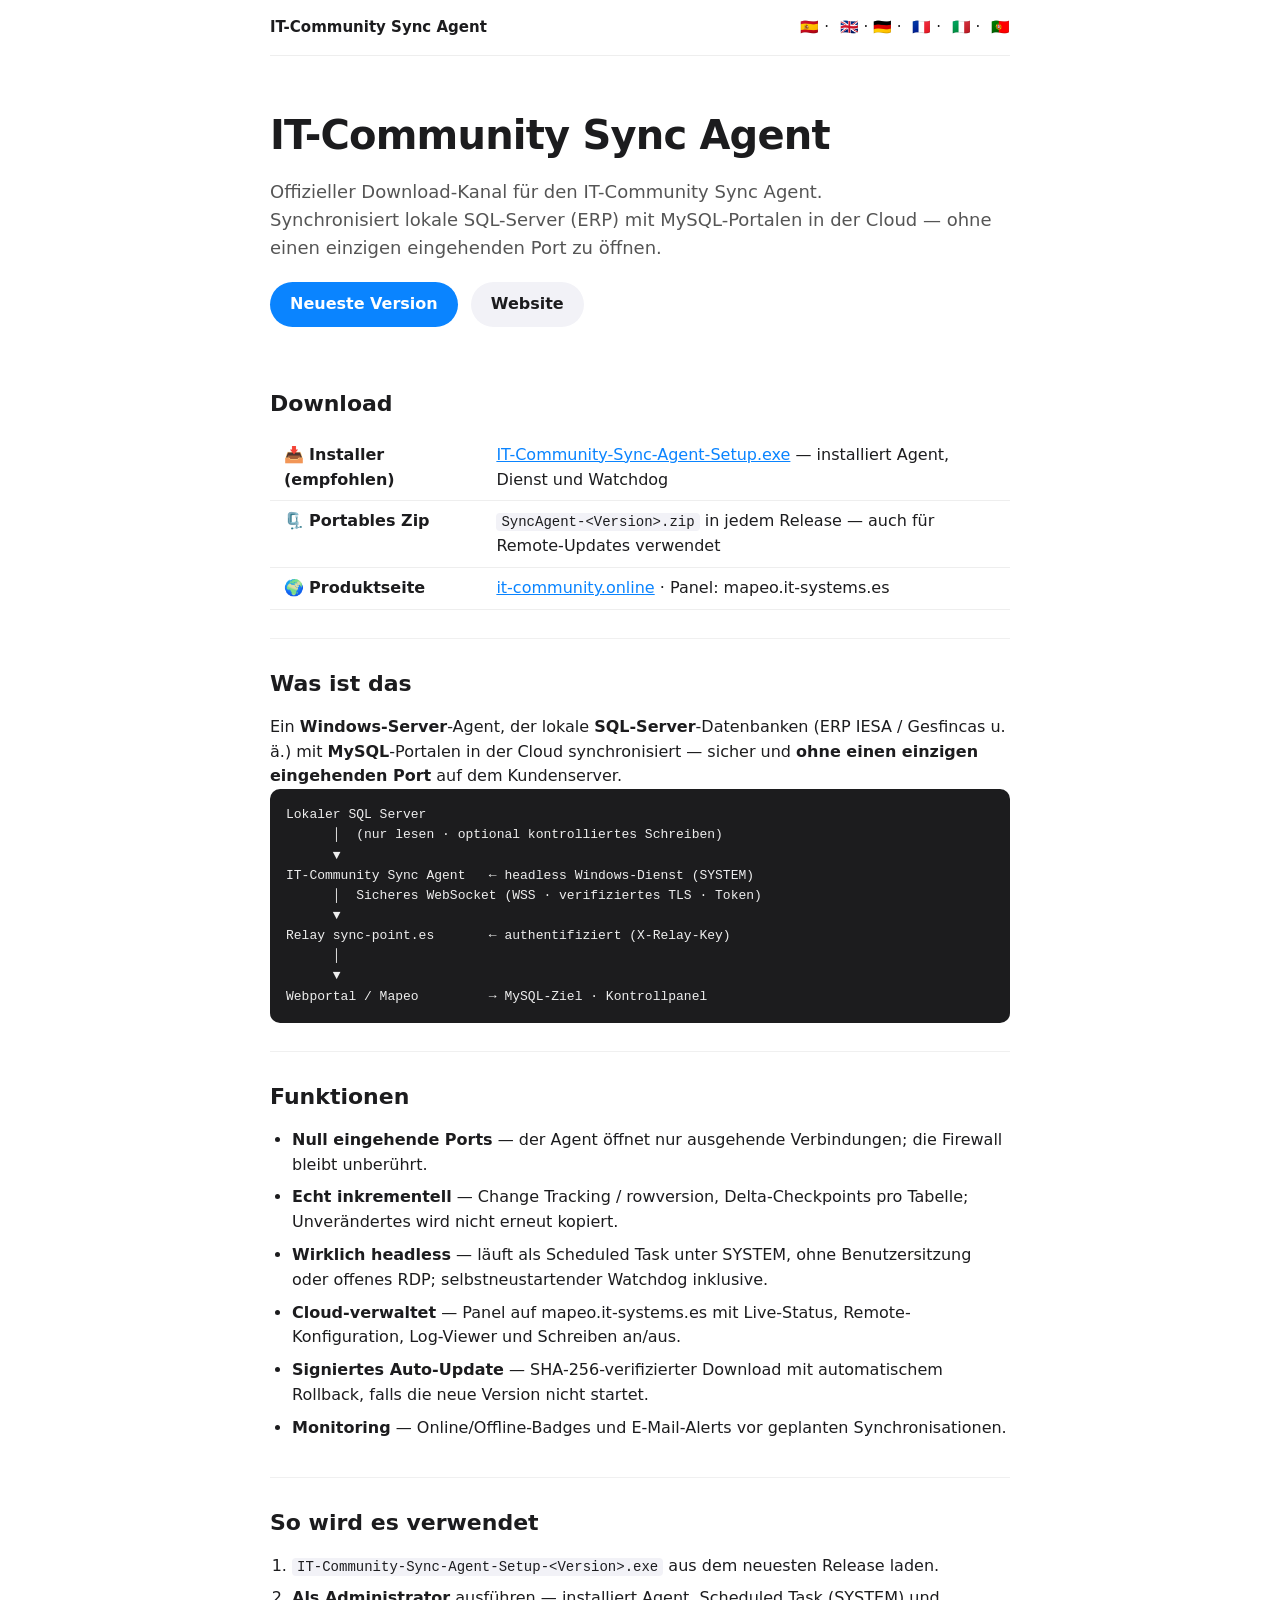
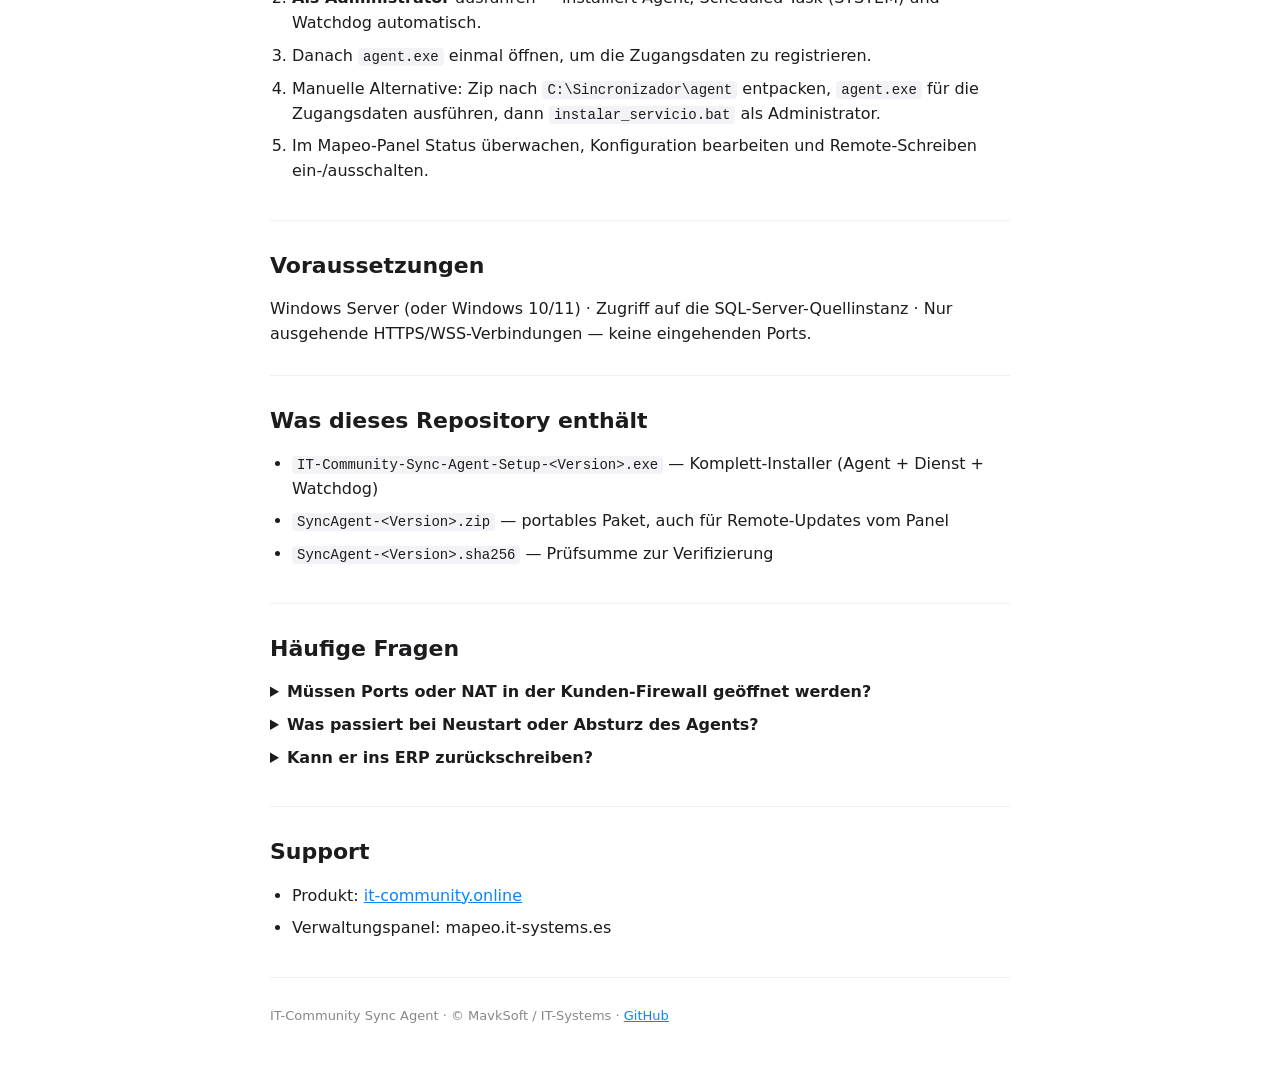
==== docs/de.html @ 8b7dd5f9 "docs: screenshots, LICENSE/SECURITY/SUPPORT, CHANGELOG, issue templates, funding, docs site" ====
<!doctype html><html lang="de"><head><meta charset="utf-8">
<meta name="viewport" content="width=device-width,initial-scale=1">
<title>IT-Community Sync Agent — docs</title>
<link rel="stylesheet" href="style.css"></head><body>
<nav><strong>IT-Community Sync Agent</strong><span class="langs"><a href="?lang=es">🇪🇸</a> · <a href="?lang=en">🇬🇧</a> · <strong>🇩🇪</strong> · <a href="?lang=fr">🇫🇷</a> · <a href="?lang=it">🇮🇹</a> · <a href="?lang=pt">🇵🇹</a></span></nav>
<header><h1>IT-Community Sync Agent</h1><p class="tag">Offizieller Download-Kanal für den IT-Community Sync Agent.<br>Synchronisiert lokale SQL-Server (ERP) mit MySQL-Portalen in der Cloud — ohne einen einzigen eingehenden Port zu öffnen.</p>
<p><a class="btn" href="https://github.com/mavksoft/it-community-sync-agent-releases/releases/latest">Neueste Version</a>
<a class="btn ghost" href="https://it-community.online">Website</a></p></header>
<main>
<section><h2>Download</h2><table><tr><td>📥 <strong>Installer (empfohlen)</strong></td><td><a href="https://github.com/mavksoft/it-community-sync-agent-releases/releases/latest">IT-Community-Sync-Agent-Setup.exe</a> — installiert Agent, Dienst und Watchdog</td></tr><tr><td>🗜️ <strong>Portables Zip</strong></td><td><code>SyncAgent-&lt;Version&gt;.zip</code> in jedem Release — auch für Remote-Updates verwendet</td></tr><tr><td>🌍 <strong>Produktseite</strong></td><td><a href="https://it-community.online">it-community.online</a> · Panel: mapeo.it-systems.es</td></tr></table></section>
<section><h2>Was ist das</h2><p>Ein <strong>Windows-Server</strong>-Agent, der lokale <strong>SQL-Server</strong>-Datenbanken (ERP IESA / Gesfincas u. ä.) mit <strong>MySQL</strong>-Portalen in der Cloud synchronisiert — sicher und <strong>ohne einen einzigen eingehenden Port</strong> auf dem Kundenserver.</p>
<pre>Lokaler SQL Server
      │  (nur lesen · optional kontrolliertes Schreiben)
      ▼
IT-Community Sync Agent   ← headless Windows-Dienst (SYSTEM)
      │  Sicheres WebSocket (WSS · verifiziertes TLS · Token)
      ▼
Relay sync-point.es       ← authentifiziert (X-Relay-Key)
      │
      ▼
Webportal / Mapeo         → MySQL-Ziel · Kontrollpanel</pre></section>
<section><h2>Funktionen</h2><ul><li><strong>Null eingehende Ports</strong> — der Agent öffnet nur ausgehende Verbindungen; die Firewall bleibt unberührt.</li><li><strong>Echt inkrementell</strong> — Change Tracking / rowversion, Delta-Checkpoints pro Tabelle; Unverändertes wird nicht erneut kopiert.</li><li><strong>Wirklich headless</strong> — läuft als Scheduled Task unter SYSTEM, ohne Benutzersitzung oder offenes RDP; selbstneustartender Watchdog inklusive.</li><li><strong>Cloud-verwaltet</strong> — Panel auf mapeo.it-systems.es mit Live-Status, Remote-Konfiguration, Log-Viewer und Schreiben an/aus.</li><li><strong>Signiertes Auto-Update</strong> — SHA-256-verifizierter Download mit automatischem Rollback, falls die neue Version nicht startet.</li><li><strong>Monitoring</strong> — Online/Offline-Badges und E-Mail-Alerts vor geplanten Synchronisationen.</li></ul></section>
<section><h2>So wird es verwendet</h2><ol><li><code>IT-Community-Sync-Agent-Setup-&lt;Version&gt;.exe</code> aus dem neuesten Release laden.</li><li><strong>Als Administrator</strong> ausführen — installiert Agent, Scheduled Task (SYSTEM) und Watchdog automatisch.</li><li>Danach <code>agent.exe</code> einmal öffnen, um die Zugangsdaten zu registrieren.</li><li>Manuelle Alternative: Zip nach <code>C:\Sincronizador\agent</code> entpacken, <code>agent.exe</code> für die Zugangsdaten ausführen, dann <code>instalar_servicio.bat</code> als Administrator.</li><li>Im Mapeo-Panel Status überwachen, Konfiguration bearbeiten und Remote-Schreiben ein-/ausschalten.</li></ol></section>
<section><h2>Voraussetzungen</h2><p>Windows Server (oder Windows 10/11) · Zugriff auf die SQL-Server-Quellinstanz · Nur ausgehende HTTPS/WSS-Verbindungen — keine eingehenden Ports.</p></section>
<section><h2>Was dieses Repository enthält</h2><ul><li><code>IT-Community-Sync-Agent-Setup-&lt;Version&gt;.exe</code> — Komplett-Installer (Agent + Dienst + Watchdog)</li><li><code>SyncAgent-&lt;Version&gt;.zip</code> — portables Paket, auch für Remote-Updates vom Panel</li><li><code>SyncAgent-&lt;Version&gt;.sha256</code> — Prüfsumme zur Verifizierung</li></ul></section>
<section><h2>Häufige Fragen</h2><details><summary>Müssen Ports oder NAT in der Kunden-Firewall geöffnet werden?</summary><p>Nein. Der Agent baut nur ausgehende WSS/TLS-Verbindungen zum Relay auf — funktioniert hinter jeder üblichen Firmenfirewall.</p></details><details><summary>Was passiert bei Neustart oder Absturz des Agents?</summary><p>Die Scheduled Task startet ihn mit dem System und der Watchdog startet ihn bei Absturz neu; das Panel meldet den Agent offline, wenn er nicht mehr antwortet.</p></details><details><summary>Kann er ins ERP zurückschreiben?</summary><p>Schreiben ist optional und kontrolliert — umschaltbar im Mapeo-Panel.</p></details></section>
<section><h2>Support</h2><ul><li>Produkt: <a href="https://it-community.online">it-community.online</a></li><li>Verwaltungspanel: mapeo.it-systems.es</li></ul></section>
<footer>IT-Community Sync Agent · © MavkSoft / IT-Systems · <a href="https://github.com/mavksoft/it-community-sync-agent-releases">GitHub</a></footer>
<script>
const q=new URLSearchParams(location.search),l=q.get('lang');
if(!l&&!document.documentElement.lang===undefined){}
</script></main></body></html>
---- docs/style.css ----
*{box-sizing:border-box;margin:0}body{font:16px/1.55 -apple-system,'Segoe UI',system-ui,sans-serif;color:#1c1c1e;background:#fff;max-width:780px;margin:0 auto;padding:0 20px}
nav{display:flex;justify-content:space-between;align-items:center;padding:16px 0;border-bottom:1px solid #eee;font-size:15px}
nav .langs a{margin-left:6px;text-decoration:none}
header{padding:48px 0 32px}h1{font-size:40px;letter-spacing:-.02em}
.tag{color:#555;font-size:18px;margin:12px 0 20px}
.btn{display:inline-block;background:#0a84ff;color:#fff!important;padding:10px 20px;border-radius:999px;text-decoration:none;font-weight:600}
.btn.ghost{background:#f2f2f7;color:#1c1c1e!important;margin-left:8px}
section{padding:28px 0;border-bottom:1px solid #f0f0f0}h2{font-size:22px;margin-bottom:14px}
ul,ol{padding-left:22px}li{margin:8px 0}td,th{padding:8px 14px;text-align:left;border-bottom:1px solid #eee;vertical-align:top}
table{border-collapse:collapse;width:100%}code{background:#f2f2f7;padding:1px 5px;border-radius:4px;font-size:14px}
pre{background:#1c1c1e;color:#eee;padding:16px;border-radius:10px;overflow:auto;font-size:13px}
details{margin:8px 0}summary{cursor:pointer;font-weight:600}
a{color:#0a84ff}footer{padding:28px 0 48px;color:#888;font-size:13px}
@media(prefers-color-scheme:dark){body{background:#1c1c1e;color:#f2f2f7}nav,section{border-color:#2c2c2e}td,th{border-color:#2c2c2e}.tag{color:#aaa}code{background:#2c2c2e}.btn.ghost{background:#2c2c2e;color:#f2f2f7!important}}
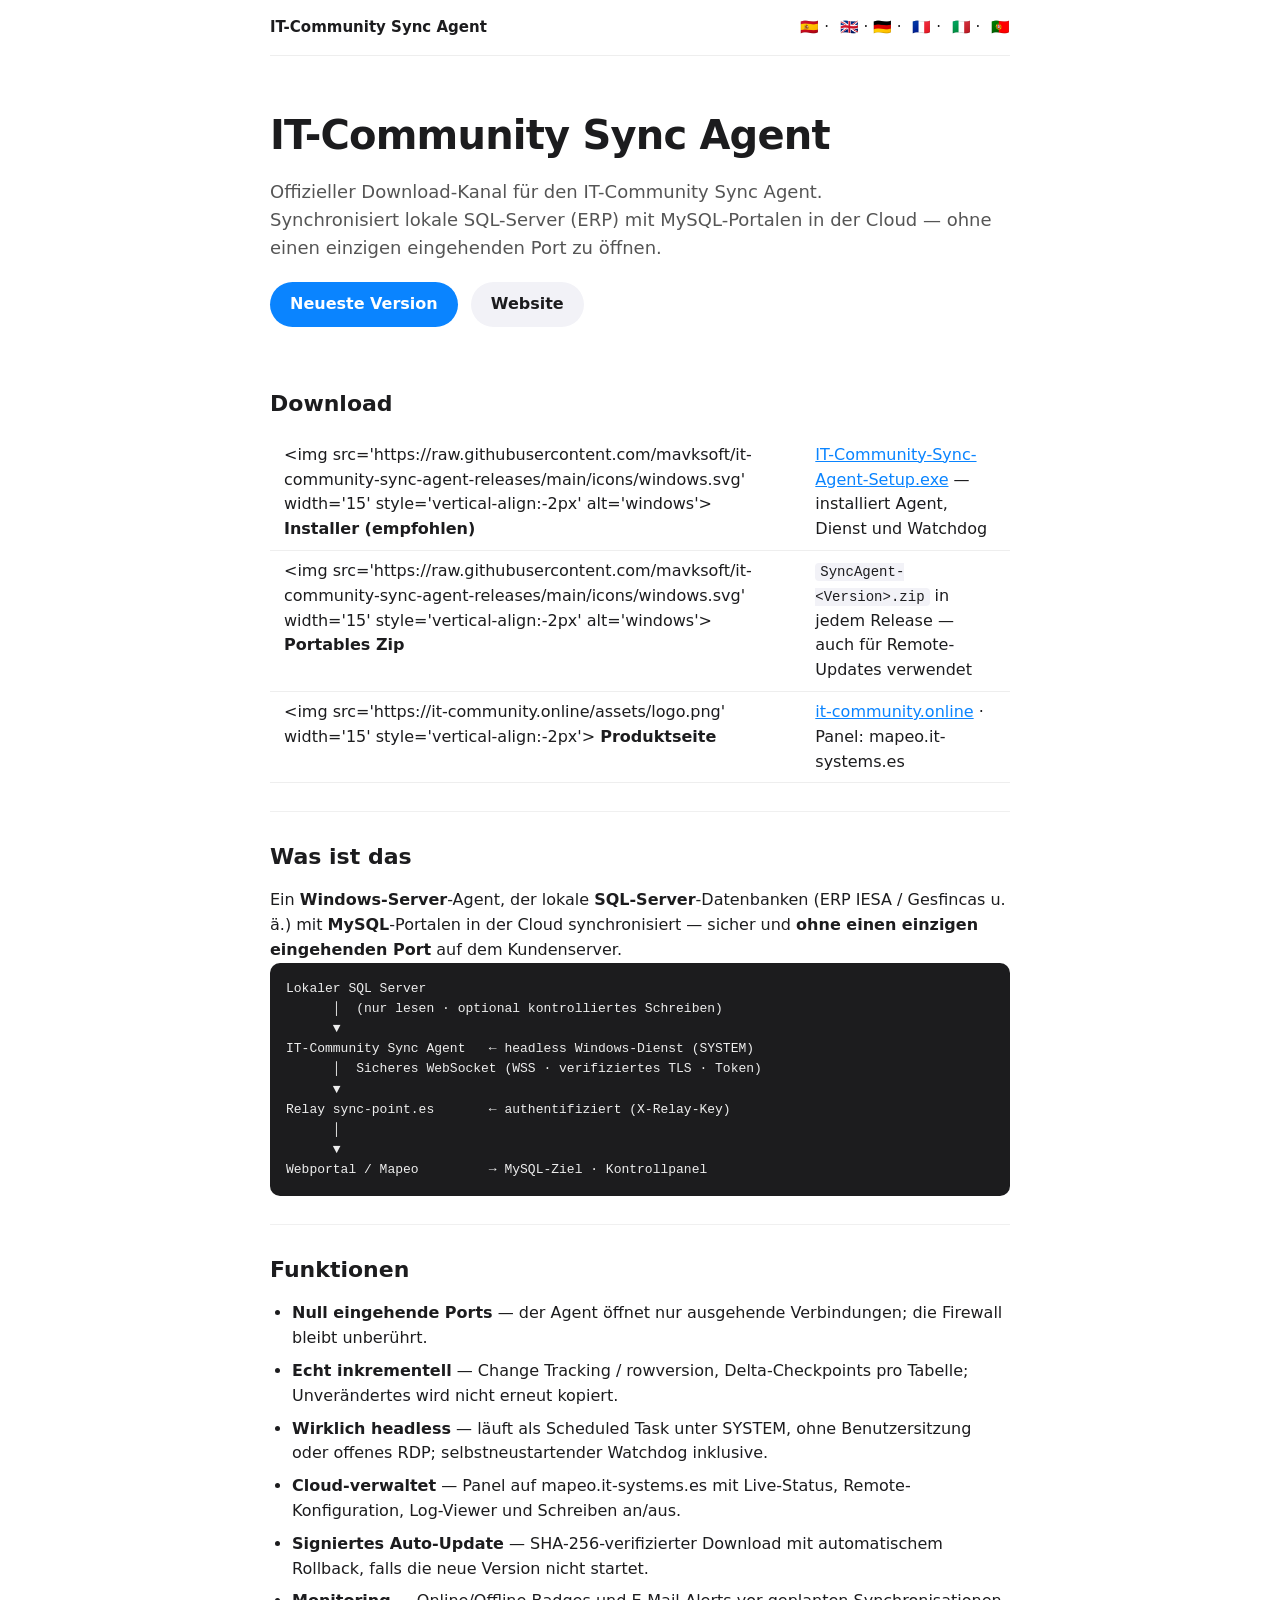
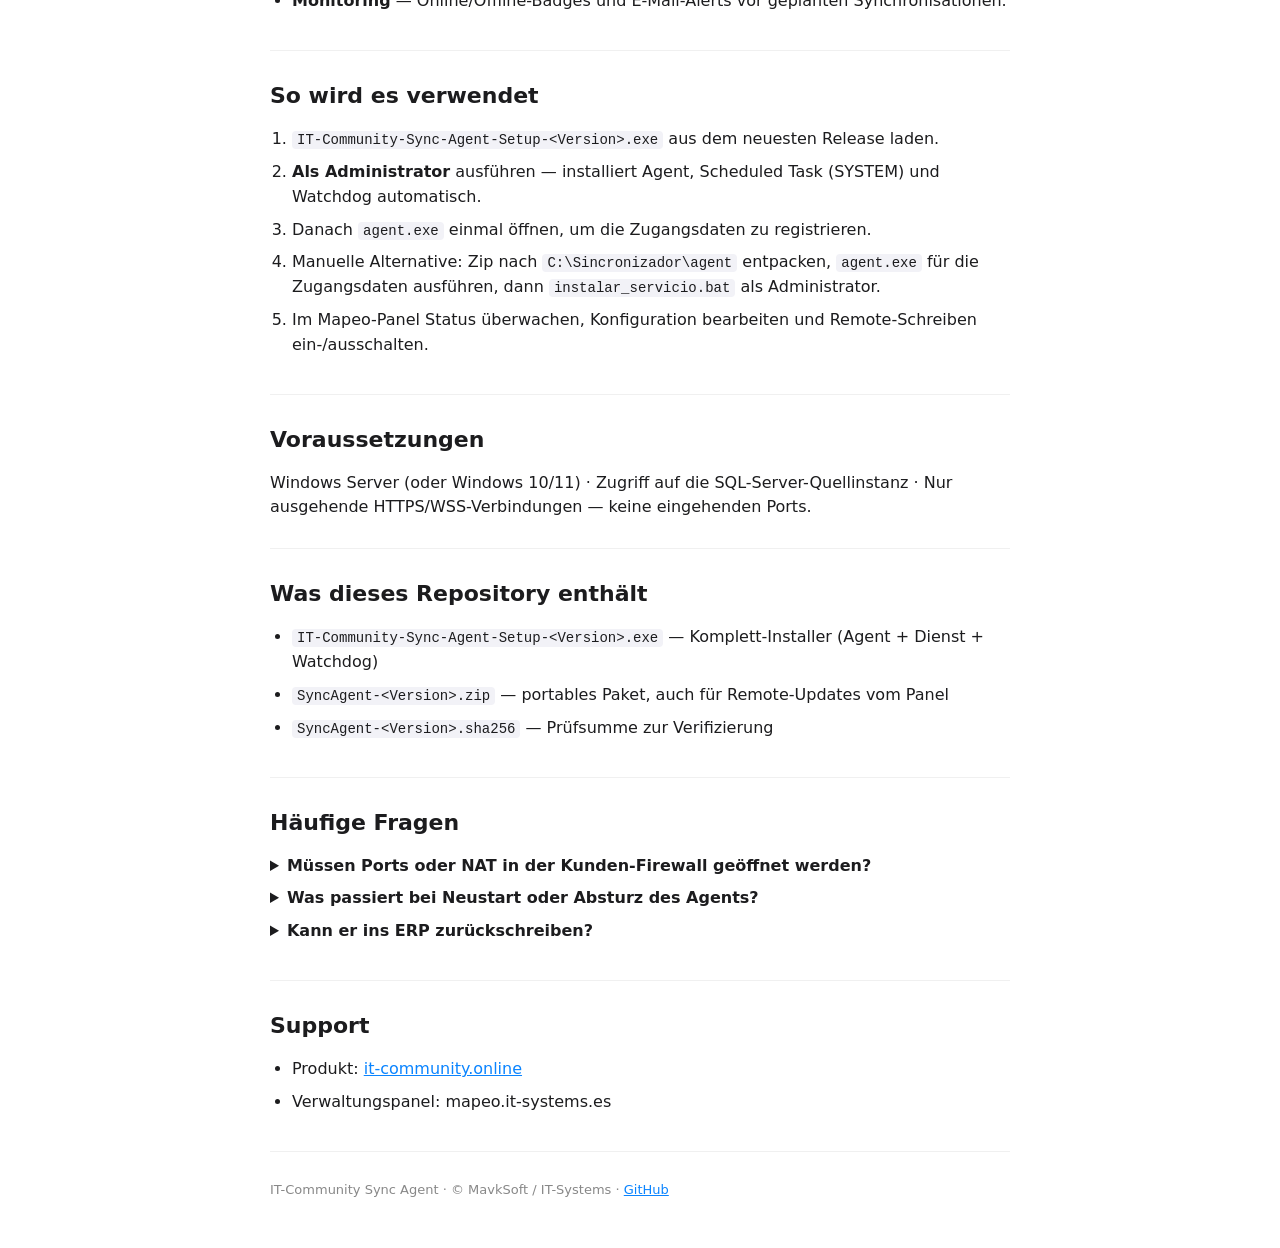
==== commit 8d29f13b: "docs: official platform icons in download tables" ====
--- a/docs/de.html
+++ b/docs/de.html
@@ -7,7 +7,7 @@
 <p><a class="btn" href="https://github.com/mavksoft/it-community-sync-agent-releases/releases/latest">Neueste Version</a>
 <a class="btn ghost" href="https://it-community.online">Website</a></p></header>
 <main>
-<section><h2>Download</h2><table><tr><td>📥 <strong>Installer (empfohlen)</strong></td><td><a href="https://github.com/mavksoft/it-community-sync-agent-releases/releases/latest">IT-Community-Sync-Agent-Setup.exe</a> — installiert Agent, Dienst und Watchdog</td></tr><tr><td>🗜️ <strong>Portables Zip</strong></td><td><code>SyncAgent-&lt;Version&gt;.zip</code> in jedem Release — auch für Remote-Updates verwendet</td></tr><tr><td>🌍 <strong>Produktseite</strong></td><td><a href="https://it-community.online">it-community.online</a> · Panel: mapeo.it-systems.es</td></tr></table></section>
+<section><h2>Download</h2><table><tr><td>&lt;img src=&#x27;https://raw.githubusercontent.com/mavksoft/it-community-sync-agent-releases/main/icons/windows.svg&#x27; width=&#x27;15&#x27; style=&#x27;vertical-align:-2px&#x27; alt=&#x27;windows&#x27;&gt; <strong>Installer (empfohlen)</strong></td><td><a href="https://github.com/mavksoft/it-community-sync-agent-releases/releases/latest">IT-Community-Sync-Agent-Setup.exe</a> — installiert Agent, Dienst und Watchdog</td></tr><tr><td>&lt;img src=&#x27;https://raw.githubusercontent.com/mavksoft/it-community-sync-agent-releases/main/icons/windows.svg&#x27; width=&#x27;15&#x27; style=&#x27;vertical-align:-2px&#x27; alt=&#x27;windows&#x27;&gt; <strong>Portables Zip</strong></td><td><code>SyncAgent-&lt;Version&gt;.zip</code> in jedem Release — auch für Remote-Updates verwendet</td></tr><tr><td>&lt;img src=&#x27;https://it-community.online/assets/logo.png&#x27; width=&#x27;15&#x27; style=&#x27;vertical-align:-2px&#x27;&gt; <strong>Produktseite</strong></td><td><a href="https://it-community.online">it-community.online</a> · Panel: mapeo.it-systems.es</td></tr></table></section>
 <section><h2>Was ist das</h2><p>Ein <strong>Windows-Server</strong>-Agent, der lokale <strong>SQL-Server</strong>-Datenbanken (ERP IESA / Gesfincas u. ä.) mit <strong>MySQL</strong>-Portalen in der Cloud synchronisiert — sicher und <strong>ohne einen einzigen eingehenden Port</strong> auf dem Kundenserver.</p>
 <pre>Lokaler SQL Server
       │  (nur lesen · optional kontrolliertes Schreiben)
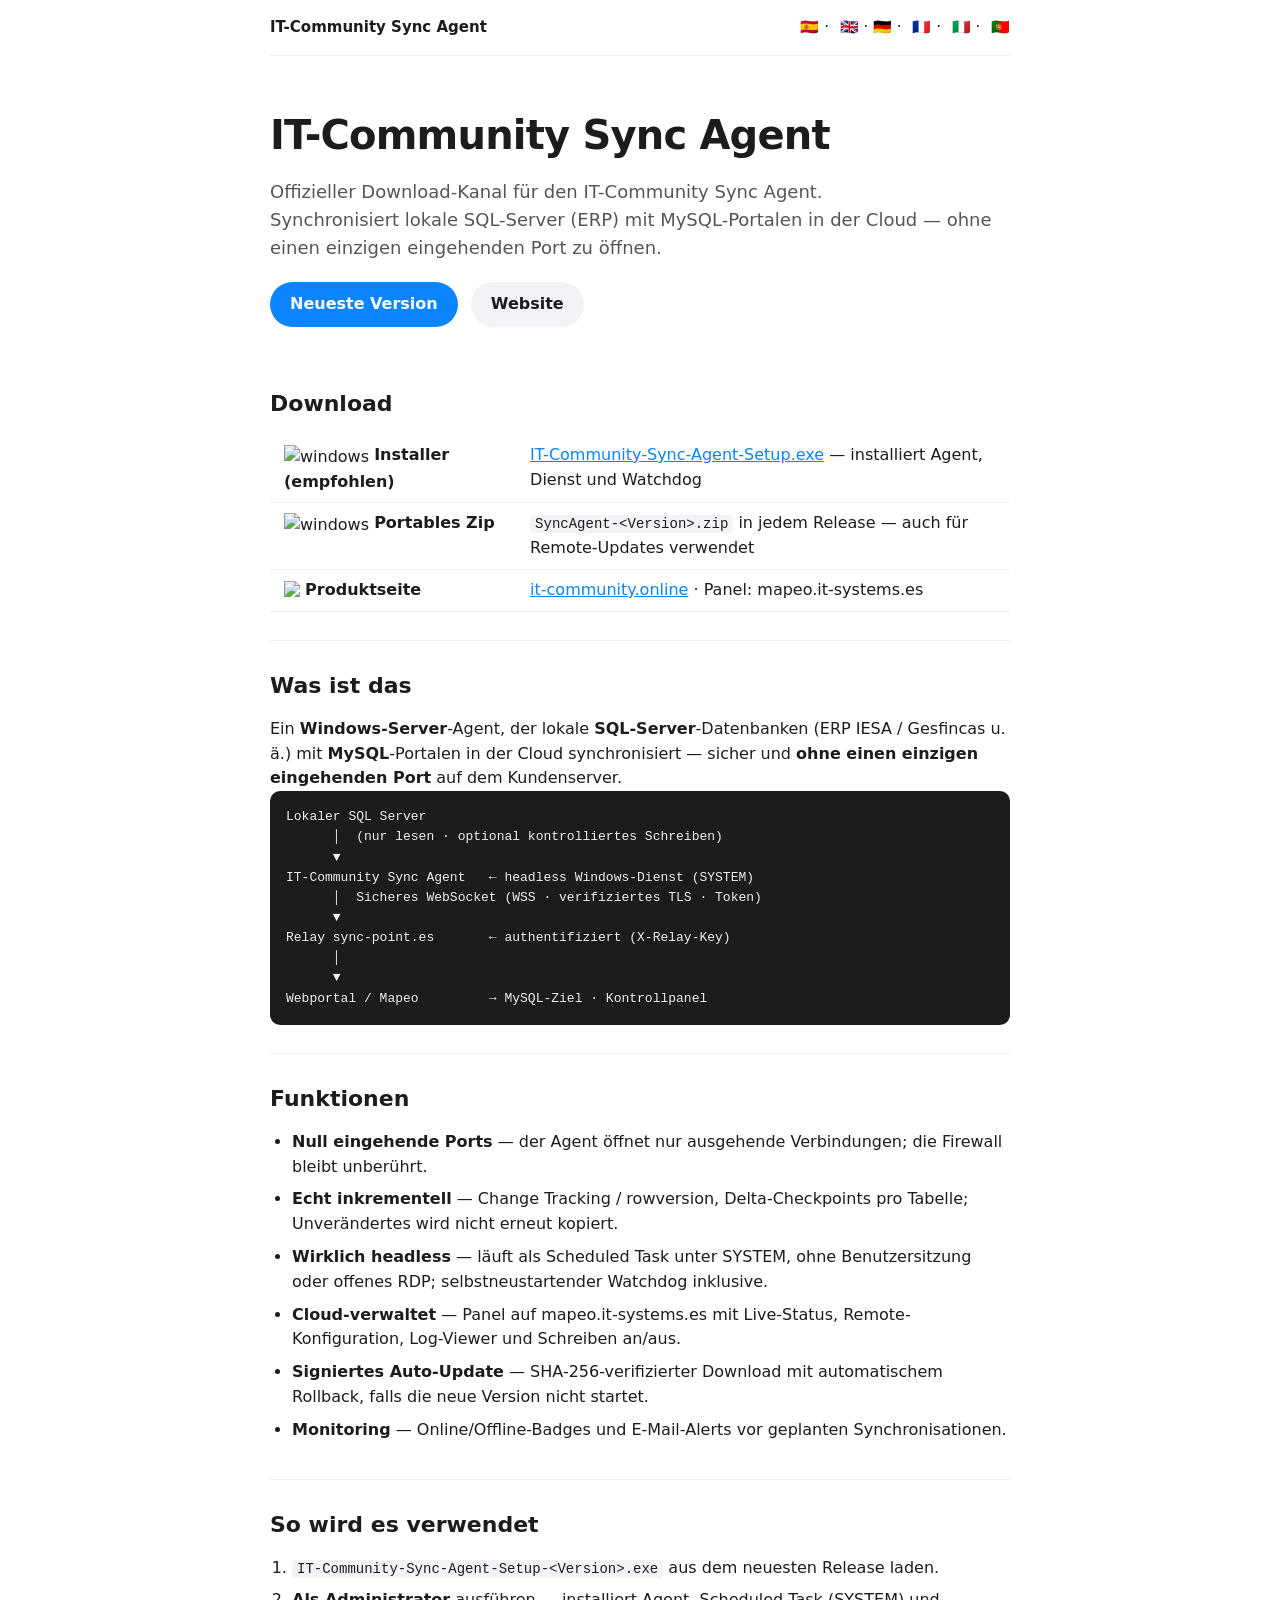
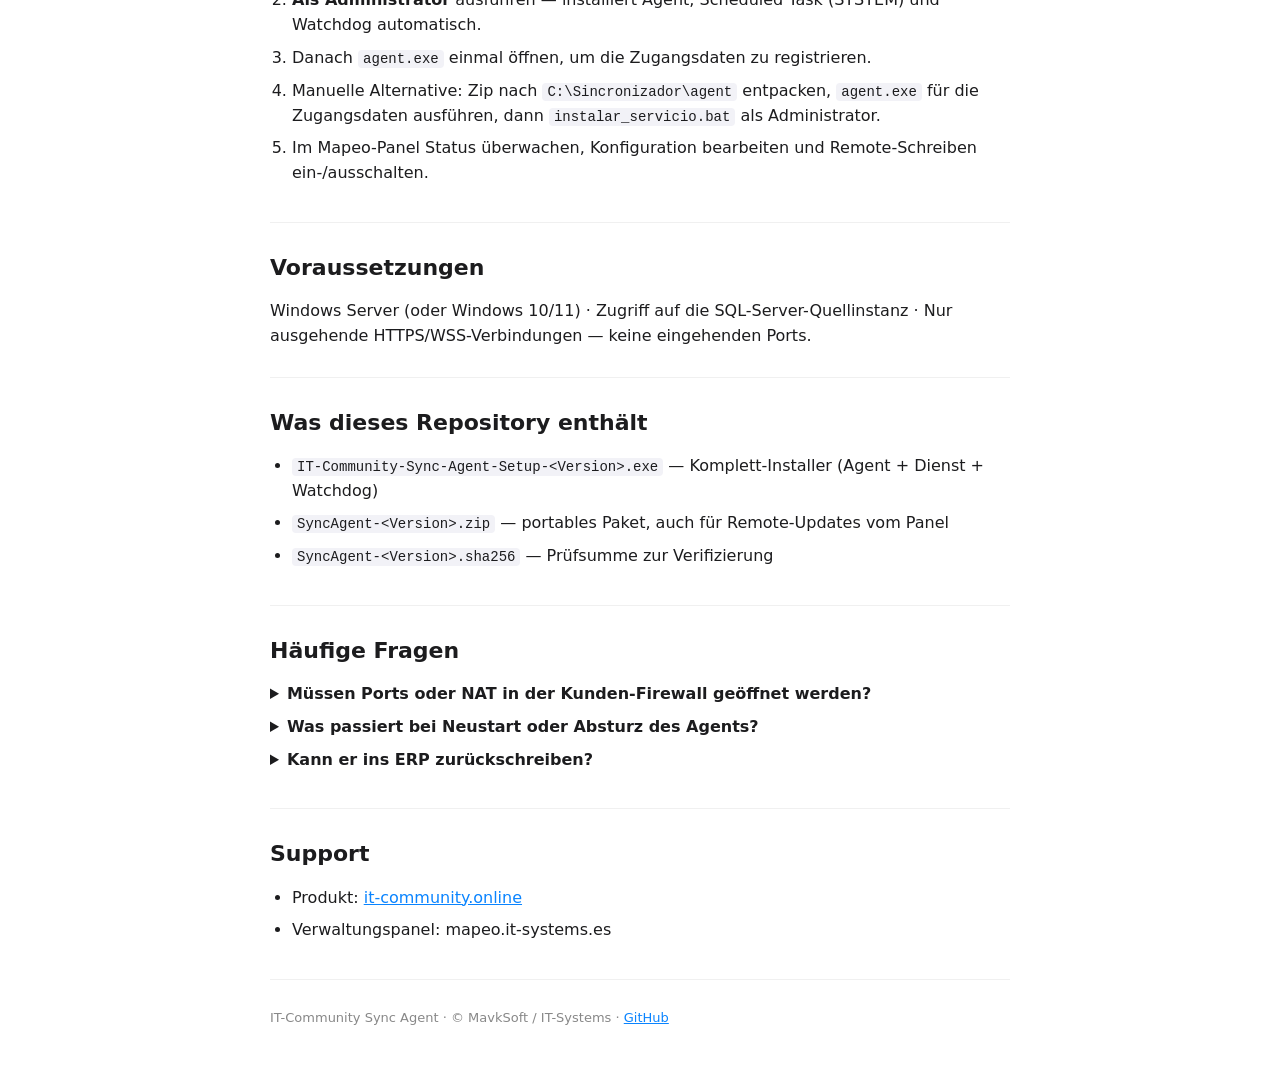
==== commit 6da63909: "fix: unescape img tags in docs pages" ====
--- a/docs/de.html
+++ b/docs/de.html
@@ -7,7 +7,7 @@
 <p><a class="btn" href="https://github.com/mavksoft/it-community-sync-agent-releases/releases/latest">Neueste Version</a>
 <a class="btn ghost" href="https://it-community.online">Website</a></p></header>
 <main>
-<section><h2>Download</h2><table><tr><td>&lt;img src=&#x27;https://raw.githubusercontent.com/mavksoft/it-community-sync-agent-releases/main/icons/windows.svg&#x27; width=&#x27;15&#x27; style=&#x27;vertical-align:-2px&#x27; alt=&#x27;windows&#x27;&gt; <strong>Installer (empfohlen)</strong></td><td><a href="https://github.com/mavksoft/it-community-sync-agent-releases/releases/latest">IT-Community-Sync-Agent-Setup.exe</a> — installiert Agent, Dienst und Watchdog</td></tr><tr><td>&lt;img src=&#x27;https://raw.githubusercontent.com/mavksoft/it-community-sync-agent-releases/main/icons/windows.svg&#x27; width=&#x27;15&#x27; style=&#x27;vertical-align:-2px&#x27; alt=&#x27;windows&#x27;&gt; <strong>Portables Zip</strong></td><td><code>SyncAgent-&lt;Version&gt;.zip</code> in jedem Release — auch für Remote-Updates verwendet</td></tr><tr><td>&lt;img src=&#x27;https://it-community.online/assets/logo.png&#x27; width=&#x27;15&#x27; style=&#x27;vertical-align:-2px&#x27;&gt; <strong>Produktseite</strong></td><td><a href="https://it-community.online">it-community.online</a> · Panel: mapeo.it-systems.es</td></tr></table></section>
+<section><h2>Download</h2><table><tr><td><img src='https://raw.githubusercontent.com/mavksoft/it-community-sync-agent-releases/main/icons/windows.svg' width='15' style='vertical-align:-2px' alt='windows'> <strong>Installer (empfohlen)</strong></td><td><a href="https://github.com/mavksoft/it-community-sync-agent-releases/releases/latest">IT-Community-Sync-Agent-Setup.exe</a> — installiert Agent, Dienst und Watchdog</td></tr><tr><td><img src='https://raw.githubusercontent.com/mavksoft/it-community-sync-agent-releases/main/icons/windows.svg' width='15' style='vertical-align:-2px' alt='windows'> <strong>Portables Zip</strong></td><td><code>SyncAgent-&lt;Version&gt;.zip</code> in jedem Release — auch für Remote-Updates verwendet</td></tr><tr><td><img src='https://it-community.online/assets/logo.png' width='15' style='vertical-align:-2px'> <strong>Produktseite</strong></td><td><a href="https://it-community.online">it-community.online</a> · Panel: mapeo.it-systems.es</td></tr></table></section>
 <section><h2>Was ist das</h2><p>Ein <strong>Windows-Server</strong>-Agent, der lokale <strong>SQL-Server</strong>-Datenbanken (ERP IESA / Gesfincas u. ä.) mit <strong>MySQL</strong>-Portalen in der Cloud synchronisiert — sicher und <strong>ohne einen einzigen eingehenden Port</strong> auf dem Kundenserver.</p>
 <pre>Lokaler SQL Server
       │  (nur lesen · optional kontrolliertes Schreiben)
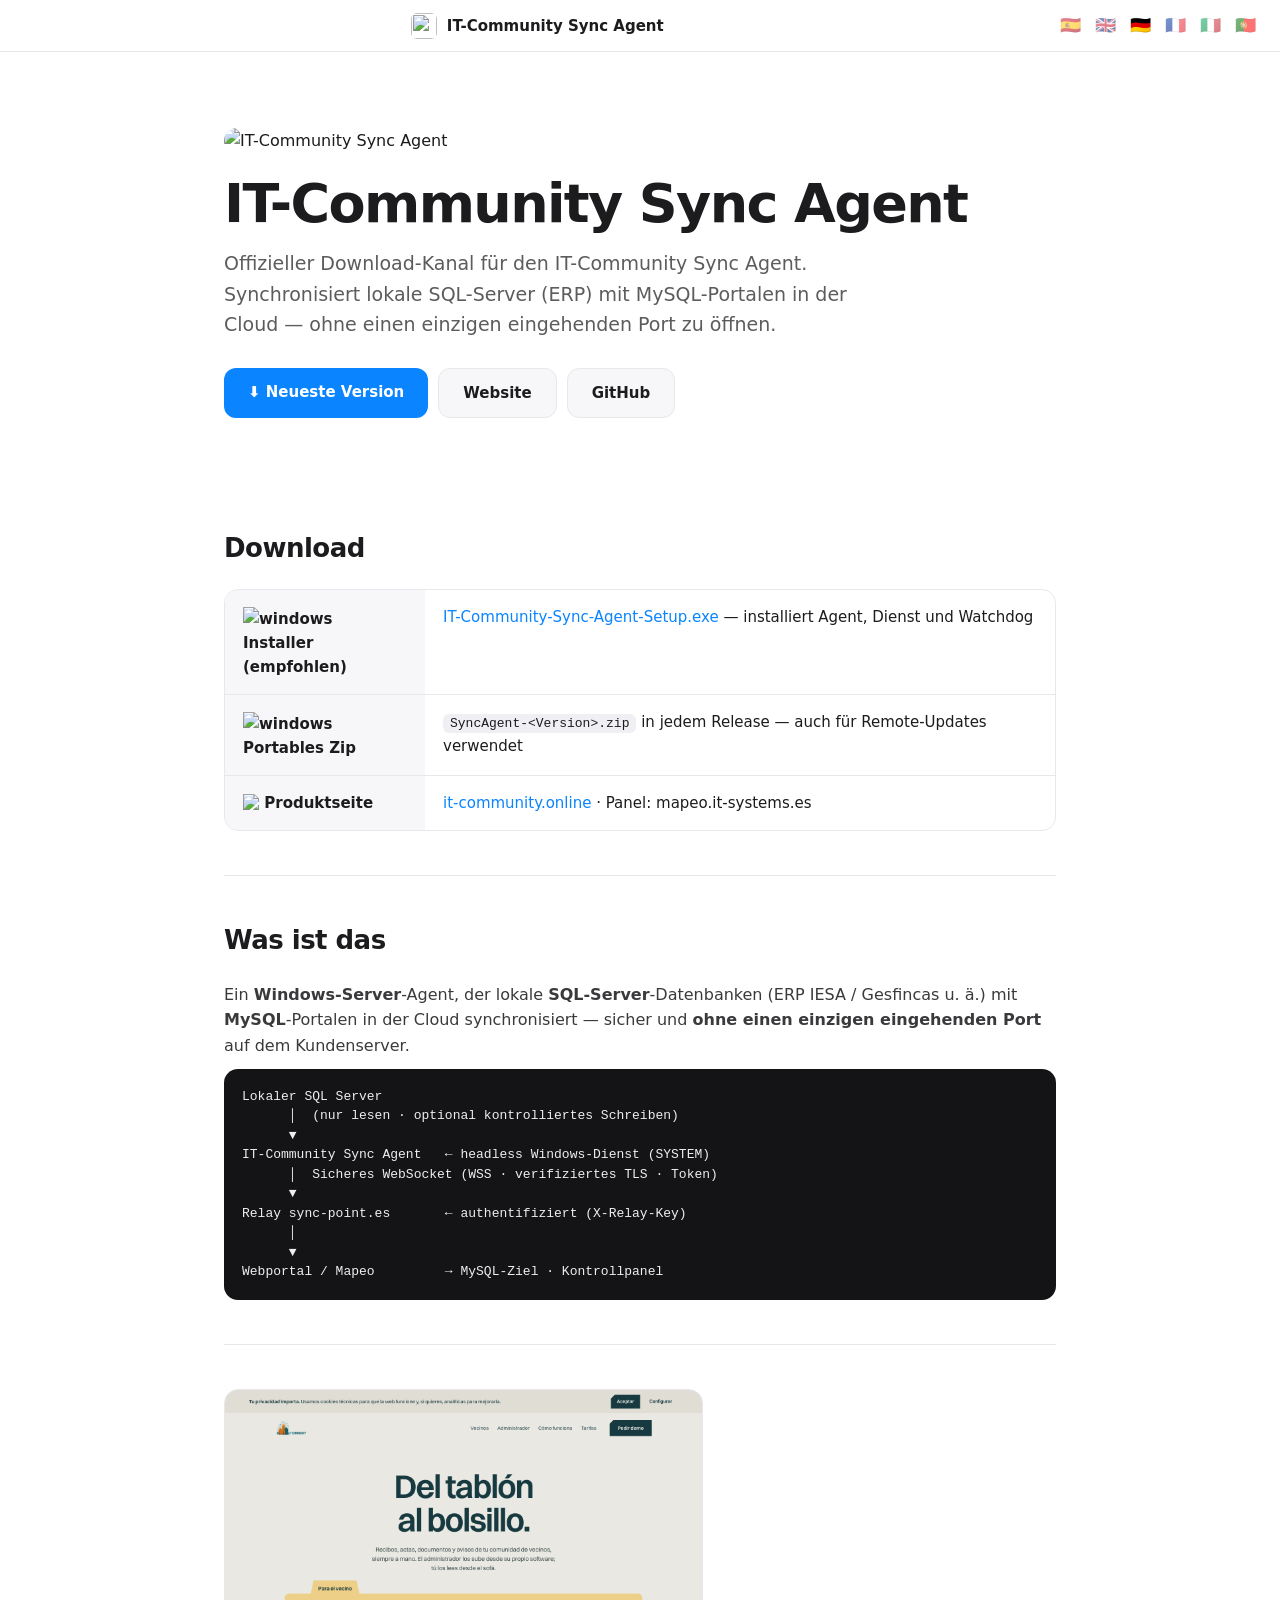
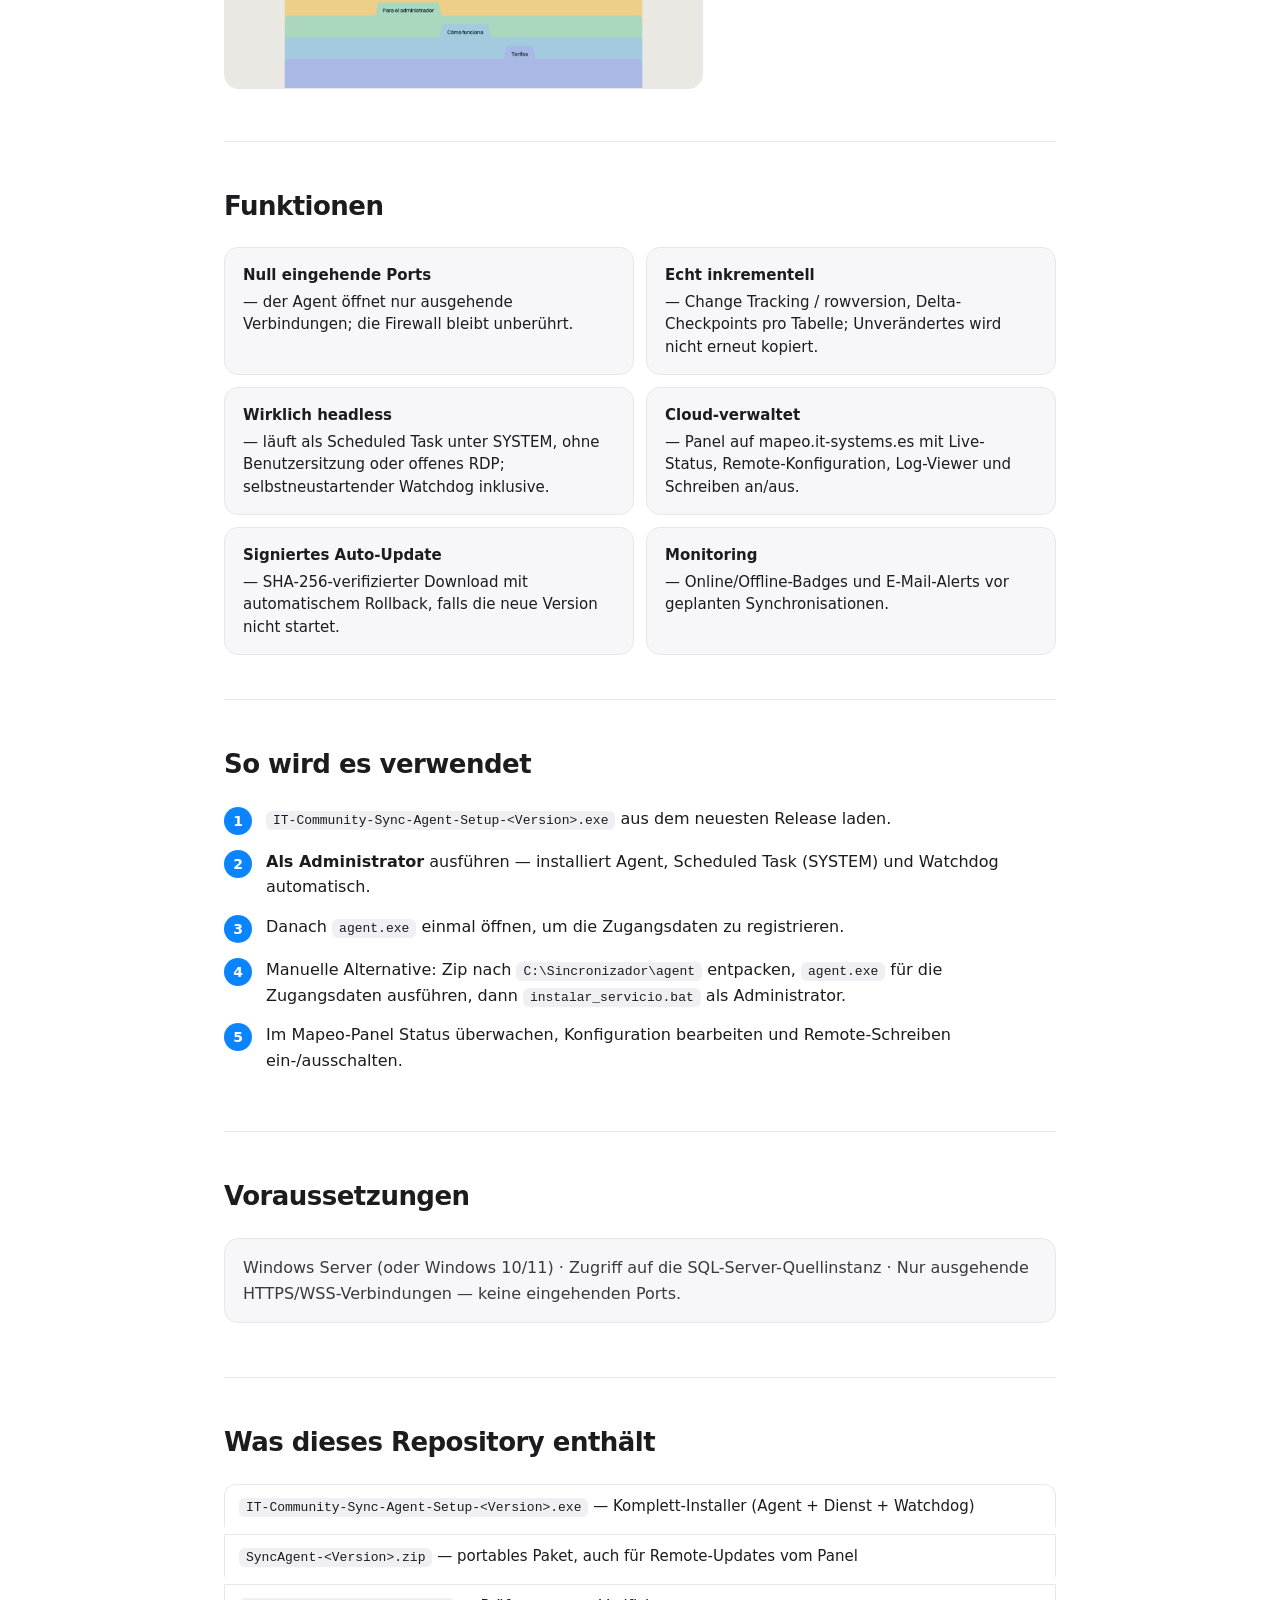
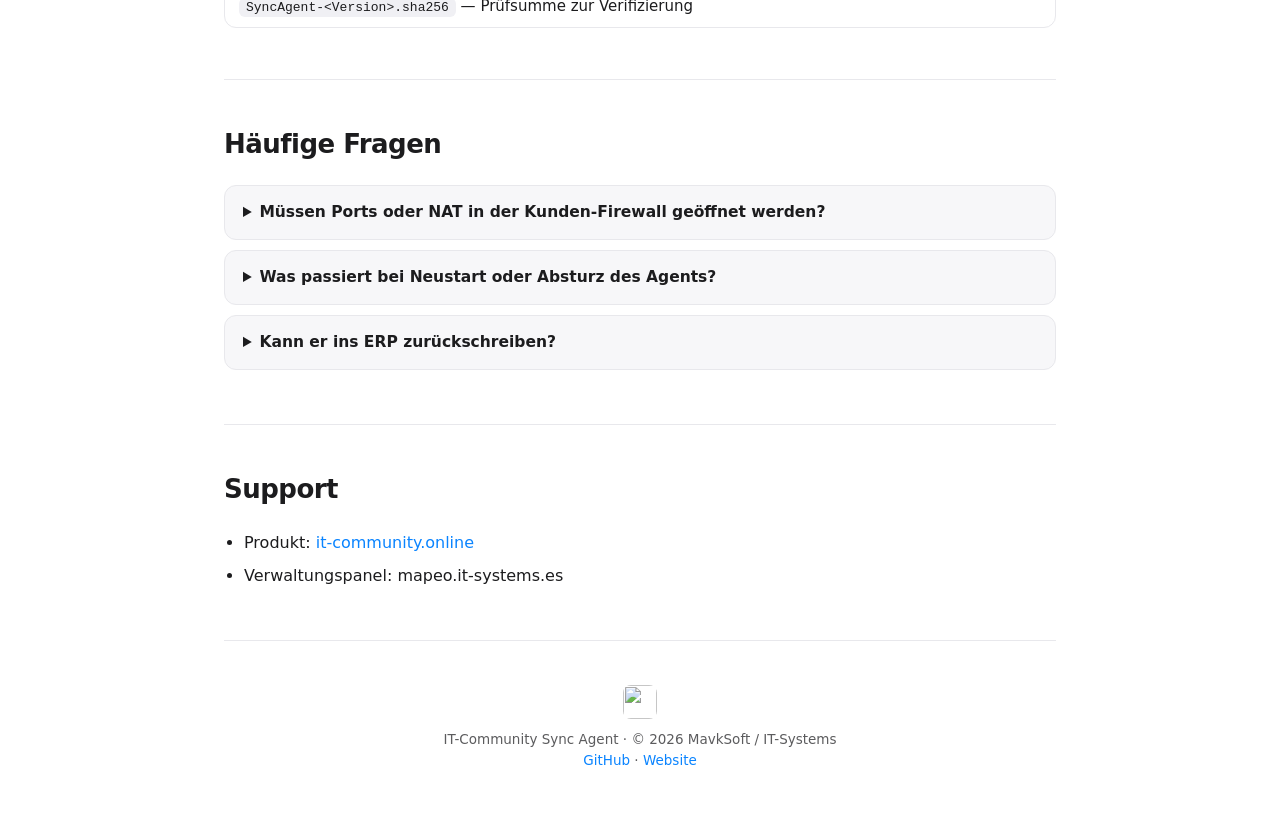
==== commit e959aee4: "docs: redesigned docs site, fixed lang links, filenames" ====
--- a/docs/de.html
+++ b/docs/de.html
@@ -2,12 +2,17 @@
 <meta name="viewport" content="width=device-width,initial-scale=1">
 <title>IT-Community Sync Agent — docs</title>
 <link rel="stylesheet" href="style.css"></head><body>
-<nav><strong>IT-Community Sync Agent</strong><span class="langs"><a href="?lang=es">🇪🇸</a> · <a href="?lang=en">🇬🇧</a> · <strong>🇩🇪</strong> · <a href="?lang=fr">🇫🇷</a> · <a href="?lang=it">🇮🇹</a> · <a href="?lang=pt">🇵🇹</a></span></nav>
-<header><h1>IT-Community Sync Agent</h1><p class="tag">Offizieller Download-Kanal für den IT-Community Sync Agent.<br>Synchronisiert lokale SQL-Server (ERP) mit MySQL-Portalen in der Cloud — ohne einen einzigen eingehenden Port zu öffnen.</p>
-<p><a class="btn" href="https://github.com/mavksoft/it-community-sync-agent-releases/releases/latest">Neueste Version</a>
-<a class="btn ghost" href="https://it-community.online">Website</a></p></header>
+<nav><div class="brand"><img src="https://it-community.online/assets/logo.png" alt="">IT-Community Sync Agent</div><div class="langs"><a class="lc" href="es.html">🇪🇸</a> <a class="lc" href="en.html">🇬🇧</a> <span class="lc on">🇩🇪</span> <a class="lc" href="fr.html">🇫🇷</a> <a class="lc" href="it.html">🇮🇹</a> <a class="lc" href="pt.html">🇵🇹</a></div></nav>
+<header>
+<img class="hlogo" src="https://it-community.online/assets/logo.png" alt="IT-Community Sync Agent">
+<h1>IT-Community Sync Agent</h1>
+<p class="tag">Offizieller Download-Kanal für den IT-Community Sync Agent.<br>Synchronisiert lokale SQL-Server (ERP) mit MySQL-Portalen in der Cloud — ohne einen einzigen eingehenden Port zu öffnen.</p>
+<p class="cta"><a class="btn" href="https://github.com/mavksoft/it-community-sync-agent-releases/releases/latest">⬇ Neueste Version</a>
+<a class="btn ghost" href="https://it-community.online">Website</a>
+<a class="btn ghost" href="https://github.com/mavksoft/it-community-sync-agent-releases">GitHub</a></p>
+</header>
 <main>
-<section><h2>Download</h2><table><tr><td><img src='https://raw.githubusercontent.com/mavksoft/it-community-sync-agent-releases/main/icons/windows.svg' width='15' style='vertical-align:-2px' alt='windows'> <strong>Installer (empfohlen)</strong></td><td><a href="https://github.com/mavksoft/it-community-sync-agent-releases/releases/latest">IT-Community-Sync-Agent-Setup.exe</a> — installiert Agent, Dienst und Watchdog</td></tr><tr><td><img src='https://raw.githubusercontent.com/mavksoft/it-community-sync-agent-releases/main/icons/windows.svg' width='15' style='vertical-align:-2px' alt='windows'> <strong>Portables Zip</strong></td><td><code>SyncAgent-&lt;Version&gt;.zip</code> in jedem Release — auch für Remote-Updates verwendet</td></tr><tr><td><img src='https://it-community.online/assets/logo.png' width='15' style='vertical-align:-2px'> <strong>Produktseite</strong></td><td><a href="https://it-community.online">it-community.online</a> · Panel: mapeo.it-systems.es</td></tr></table></section>
+<section id="dl"><h2>Download</h2><div class="dltable"><div class="dlrow"><div class="dlk"><img src='https://raw.githubusercontent.com/mavksoft/it-community-sync-agent-releases/main/icons/windows.svg' width='15' style='vertical-align:-2px' alt='windows'> <strong>Installer (empfohlen)</strong></div><div class="dlv"><a href="https://github.com/mavksoft/it-community-sync-agent-releases/releases/latest">IT-Community-Sync-Agent-Setup.exe</a> — installiert Agent, Dienst und Watchdog</div></div><div class="dlrow"><div class="dlk"><img src='https://raw.githubusercontent.com/mavksoft/it-community-sync-agent-releases/main/icons/windows.svg' width='15' style='vertical-align:-2px' alt='windows'> <strong>Portables Zip</strong></div><div class="dlv"><code>SyncAgent-&lt;Version&gt;.zip</code> in jedem Release — auch für Remote-Updates verwendet</div></div><div class="dlrow"><div class="dlk"><img src='https://it-community.online/assets/logo.png' width='15' style='vertical-align:-2px'> <strong>Produktseite</strong></div><div class="dlv"><a href="https://it-community.online">it-community.online</a> · Panel: mapeo.it-systems.es</div></div></div></section>
 <section><h2>Was ist das</h2><p>Ein <strong>Windows-Server</strong>-Agent, der lokale <strong>SQL-Server</strong>-Datenbanken (ERP IESA / Gesfincas u. ä.) mit <strong>MySQL</strong>-Portalen in der Cloud synchronisiert — sicher und <strong>ohne einen einzigen eingehenden Port</strong> auf dem Kundenserver.</p>
 <pre>Lokaler SQL Server
       │  (nur lesen · optional kontrolliertes Schreiben)
@@ -19,14 +24,12 @@
       │
       ▼
 Webportal / Mapeo         → MySQL-Ziel · Kontrollpanel</pre></section>
-<section><h2>Funktionen</h2><ul><li><strong>Null eingehende Ports</strong> — der Agent öffnet nur ausgehende Verbindungen; die Firewall bleibt unberührt.</li><li><strong>Echt inkrementell</strong> — Change Tracking / rowversion, Delta-Checkpoints pro Tabelle; Unverändertes wird nicht erneut kopiert.</li><li><strong>Wirklich headless</strong> — läuft als Scheduled Task unter SYSTEM, ohne Benutzersitzung oder offenes RDP; selbstneustartender Watchdog inklusive.</li><li><strong>Cloud-verwaltet</strong> — Panel auf mapeo.it-systems.es mit Live-Status, Remote-Konfiguration, Log-Viewer und Schreiben an/aus.</li><li><strong>Signiertes Auto-Update</strong> — SHA-256-verifizierter Download mit automatischem Rollback, falls die neue Version nicht startet.</li><li><strong>Monitoring</strong> — Online/Offline-Badges und E-Mail-Alerts vor geplanten Synchronisationen.</li></ul></section>
-<section><h2>So wird es verwendet</h2><ol><li><code>IT-Community-Sync-Agent-Setup-&lt;Version&gt;.exe</code> aus dem neuesten Release laden.</li><li><strong>Als Administrator</strong> ausführen — installiert Agent, Scheduled Task (SYSTEM) und Watchdog automatisch.</li><li>Danach <code>agent.exe</code> einmal öffnen, um die Zugangsdaten zu registrieren.</li><li>Manuelle Alternative: Zip nach <code>C:\Sincronizador\agent</code> entpacken, <code>agent.exe</code> für die Zugangsdaten ausführen, dann <code>instalar_servicio.bat</code> als Administrator.</li><li>Im Mapeo-Panel Status überwachen, Konfiguration bearbeiten und Remote-Schreiben ein-/ausschalten.</li></ol></section>
-<section><h2>Voraussetzungen</h2><p>Windows Server (oder Windows 10/11) · Zugriff auf die SQL-Server-Quellinstanz · Nur ausgehende HTTPS/WSS-Verbindungen — keine eingehenden Ports.</p></section>
-<section><h2>Was dieses Repository enthält</h2><ul><li><code>IT-Community-Sync-Agent-Setup-&lt;Version&gt;.exe</code> — Komplett-Installer (Agent + Dienst + Watchdog)</li><li><code>SyncAgent-&lt;Version&gt;.zip</code> — portables Paket, auch für Remote-Updates vom Panel</li><li><code>SyncAgent-&lt;Version&gt;.sha256</code> — Prüfsumme zur Verifizierung</li></ul></section>
+<section><div class="shots"><img src="../screenshots/website.png" alt="screenshot"></div></section>
+<section><h2>Funktionen</h2><div class='cards'><div class='card'><strong>Null eingehende Ports</strong> — der Agent öffnet nur ausgehende Verbindungen; die Firewall bleibt unberührt.</div><div class='card'><strong>Echt inkrementell</strong> — Change Tracking / rowversion, Delta-Checkpoints pro Tabelle; Unverändertes wird nicht erneut kopiert.</div><div class='card'><strong>Wirklich headless</strong> — läuft als Scheduled Task unter SYSTEM, ohne Benutzersitzung oder offenes RDP; selbstneustartender Watchdog inklusive.</div><div class='card'><strong>Cloud-verwaltet</strong> — Panel auf mapeo.it-systems.es mit Live-Status, Remote-Konfiguration, Log-Viewer und Schreiben an/aus.</div><div class='card'><strong>Signiertes Auto-Update</strong> — SHA-256-verifizierter Download mit automatischem Rollback, falls die neue Version nicht startet.</div><div class='card'><strong>Monitoring</strong> — Online/Offline-Badges und E-Mail-Alerts vor geplanten Synchronisationen.</div></div></section>
+<section><h2>So wird es verwendet</h2><ol class='steps'><li><span class='n'>1</span><span><code>IT-Community-Sync-Agent-Setup-&lt;Version&gt;.exe</code> aus dem neuesten Release laden.</span></li><li><span class='n'>2</span><span><strong>Als Administrator</strong> ausführen — installiert Agent, Scheduled Task (SYSTEM) und Watchdog automatisch.</span></li><li><span class='n'>3</span><span>Danach <code>agent.exe</code> einmal öffnen, um die Zugangsdaten zu registrieren.</span></li><li><span class='n'>4</span><span>Manuelle Alternative: Zip nach <code>C:\Sincronizador\agent</code> entpacken, <code>agent.exe</code> für die Zugangsdaten ausführen, dann <code>instalar_servicio.bat</code> als Administrator.</span></li><li><span class='n'>5</span><span>Im Mapeo-Panel Status überwachen, Konfiguration bearbeiten und Remote-Schreiben ein-/ausschalten.</span></li></ol></section>
+<section><h2>Voraussetzungen</h2><p class='req'>Windows Server (oder Windows 10/11) · Zugriff auf die SQL-Server-Quellinstanz · Nur ausgehende HTTPS/WSS-Verbindungen — keine eingehenden Ports.</p></section>
+<section><h2>Was dieses Repository enthält</h2><ul class='files'><li><code>IT-Community-Sync-Agent-Setup-&lt;Version&gt;.exe</code> — Komplett-Installer (Agent + Dienst + Watchdog)</li><li><code>SyncAgent-&lt;Version&gt;.zip</code> — portables Paket, auch für Remote-Updates vom Panel</li><li><code>SyncAgent-&lt;Version&gt;.sha256</code> — Prüfsumme zur Verifizierung</li></ul></section>
 <section><h2>Häufige Fragen</h2><details><summary>Müssen Ports oder NAT in der Kunden-Firewall geöffnet werden?</summary><p>Nein. Der Agent baut nur ausgehende WSS/TLS-Verbindungen zum Relay auf — funktioniert hinter jeder üblichen Firmenfirewall.</p></details><details><summary>Was passiert bei Neustart oder Absturz des Agents?</summary><p>Die Scheduled Task startet ihn mit dem System und der Watchdog startet ihn bei Absturz neu; das Panel meldet den Agent offline, wenn er nicht mehr antwortet.</p></details><details><summary>Kann er ins ERP zurückschreiben?</summary><p>Schreiben ist optional und kontrolliert — umschaltbar im Mapeo-Panel.</p></details></section>
 <section><h2>Support</h2><ul><li>Produkt: <a href="https://it-community.online">it-community.online</a></li><li>Verwaltungspanel: mapeo.it-systems.es</li></ul></section>
-<footer>IT-Community Sync Agent · © MavkSoft / IT-Systems · <a href="https://github.com/mavksoft/it-community-sync-agent-releases">GitHub</a></footer>
-<script>
-const q=new URLSearchParams(location.search),l=q.get('lang');
-if(!l&&!document.documentElement.lang===undefined){}
-</script></main></body></html>+<footer><img src="https://it-community.online/assets/logo.png" alt=""><br>IT-Community Sync Agent · © 2026 MavkSoft / IT-Systems<br><a href="https://github.com/mavksoft/it-community-sync-agent-releases">GitHub</a> · <a href="https://it-community.online">Website</a></footer>
+</main></body></html>
--- a/docs/style.css
+++ b/docs/style.css
@@ -1,14 +1,57 @@
-*{box-sizing:border-box;margin:0}body{font:16px/1.55 -apple-system,'Segoe UI',system-ui,sans-serif;color:#1c1c1e;background:#fff;max-width:780px;margin:0 auto;padding:0 20px}
-nav{display:flex;justify-content:space-between;align-items:center;padding:16px 0;border-bottom:1px solid #eee;font-size:15px}
-nav .langs a{margin-left:6px;text-decoration:none}
-header{padding:48px 0 32px}h1{font-size:40px;letter-spacing:-.02em}
-.tag{color:#555;font-size:18px;margin:12px 0 20px}
-.btn{display:inline-block;background:#0a84ff;color:#fff!important;padding:10px 20px;border-radius:999px;text-decoration:none;font-weight:600}
-.btn.ghost{background:#f2f2f7;color:#1c1c1e!important;margin-left:8px}
-section{padding:28px 0;border-bottom:1px solid #f0f0f0}h2{font-size:22px;margin-bottom:14px}
-ul,ol{padding-left:22px}li{margin:8px 0}td,th{padding:8px 14px;text-align:left;border-bottom:1px solid #eee;vertical-align:top}
-table{border-collapse:collapse;width:100%}code{background:#f2f2f7;padding:1px 5px;border-radius:4px;font-size:14px}
-pre{background:#1c1c1e;color:#eee;padding:16px;border-radius:10px;overflow:auto;font-size:13px}
-details{margin:8px 0}summary{cursor:pointer;font-weight:600}
-a{color:#0a84ff}footer{padding:28px 0 48px;color:#888;font-size:13px}
-@media(prefers-color-scheme:dark){body{background:#1c1c1e;color:#f2f2f7}nav,section{border-color:#2c2c2e}td,th{border-color:#2c2c2e}.tag{color:#aaa}code{background:#2c2c2e}.btn.ghost{background:#2c2c2e;color:#f2f2f7!important}}
+*{box-sizing:border-box;margin:0}
+:root{--bg:#fff;--fg:#1c1c1e;--mut:#5c5c5e;--card:#f7f7f9;--line:#e8e8ec;--acc:#0a84ff;--acc2:#0055d4;--code:#f0f0f4}
+body{font:16px/1.6 -apple-system,'Segoe UI',system-ui,sans-serif;color:var(--fg);background:var(--bg);-webkit-font-smoothing:antialiased}
+nav{position:sticky;top:0;background:rgba(255,255,255,.85);backdrop-filter:saturate(180%) blur(12px);border-bottom:1px solid var(--line);z-index:10}
+nav .brand{display:flex;align-items:center;gap:10px;font-weight:700;font-size:15px;max-width:880px;margin:0 auto}
+nav{ display:flex;justify-content:space-between;align-items:center;padding:12px 24px}
+.brand img{height:26px;width:26px;object-fit:contain;border-radius:6px}
+.langs a,.langs .lc{text-decoration:none;font-size:17px;margin-left:9px;opacity:.55;transition:opacity .15s}
+.langs a:hover{opacity:1}.langs .on{opacity:1}
+header{max-width:880px;margin:0 auto;padding:76px 24px 56px;text-align:left}
+.hlogo{height:64px;width:64px;object-fit:contain;border-radius:14px;margin-bottom:22px}
+h1{font-size:clamp(34px,6vw,54px);letter-spacing:-.03em;line-height:1.05}
+.tag{color:var(--mut);font-size:19px;margin:16px 0 28px;max-width:640px}
+.cta{display:flex;gap:10px;flex-wrap:wrap}
+.btn{display:inline-block;background:var(--acc);color:#fff!important;padding:12px 24px;border-radius:12px;text-decoration:none;font-weight:600;font-size:15px;transition:transform .12s,background .12s}
+.btn:hover{background:var(--acc2);transform:translateY(-1px)}
+.btn.ghost{background:var(--card);color:var(--fg)!important;border:1px solid var(--line)}
+.btn.ghost:hover{background:var(--line)}
+main{max-width:880px;margin:0 auto;padding:0 24px}
+section{padding:44px 0;border-bottom:1px solid var(--line)}
+h2{font-size:26px;letter-spacing:-.02em;margin-bottom:20px}
+p{margin:10px 0;color:#3a3a3c}
+.dltable{border:1px solid var(--line);border-radius:14px;overflow:hidden}
+.dlrow{display:grid;grid-template-columns:200px 1fr;border-bottom:1px solid var(--line)}
+.dlrow:last-child{border-bottom:0}
+.dlk{padding:15px 18px;background:var(--card);font-weight:600;font-size:15px}
+.dlv{padding:15px 18px;font-size:15px}
+.shots{display:flex;gap:14px;overflow-x:auto;padding-bottom:8px}
+.shots img{height:300px;border-radius:14px;border:1px solid var(--line);object-fit:cover}
+.cards{display:grid;grid-template-columns:1fr 1fr;gap:12px}
+.card{background:var(--card);border:1px solid var(--line);border-radius:14px;padding:16px 18px;font-size:15px;line-height:1.5}
+.card strong{display:block;margin-bottom:4px}
+ol.steps{list-style:none;padding:0;counter-reset:s}
+ol.steps li{display:flex;gap:14px;align-items:flex-start;margin:14px 0;font-size:16px}
+ol.steps .n{flex:none;width:28px;height:28px;border-radius:50%;background:var(--acc);color:#fff;display:grid;place-items:center;font-weight:700;font-size:14px;margin-top:1px}
+.twrap{overflow-x:auto;border:1px solid var(--line);border-radius:14px}
+table{border-collapse:collapse;width:100%;font-size:15px}
+th{background:var(--card);text-align:left;padding:12px 16px;font-weight:700;border-bottom:1px solid var(--line)}
+td{padding:12px 16px;border-bottom:1px solid var(--line);vertical-align:top}
+tr:last-child td{border-bottom:0}
+.req{background:var(--card);border:1px solid var(--line);border-radius:14px;padding:16px 18px}
+ul.files{list-style:none;padding:0}
+ul.files li{padding:9px 14px;border:1px solid var(--line);border-bottom:0;font-size:15px}
+ul.files li:first-child{border-radius:12px 12px 0 0}
+ul.files li:last-child{border-bottom:1px solid var(--line);border-radius:0 0 12px 12px}
+ul{padding-left:20px}ul li{margin:7px 0}
+code{background:var(--code);padding:2px 7px;border-radius:6px;font:13px/1.4 ui-monospace,Menlo,monospace}
+pre{background:#141416;color:#eee;padding:18px;border-radius:14px;overflow:auto;font:13px/1.5 ui-monospace,Menlo,monospace}
+details{background:var(--card);border:1px solid var(--line);border-radius:12px;padding:14px 18px;margin:10px 0}
+details summary{cursor:pointer;font-weight:600;font-size:15.5px}
+details p{margin-top:10px;color:var(--mut);font-size:15px}
+a{color:var(--acc);text-decoration:none}
+a:hover{text-decoration:underline}
+footer{max-width:880px;margin:0 auto;padding:44px 24px 60px;color:var(--mut);font-size:13.5px;text-align:center}
+footer img{height:34px;width:34px;object-fit:contain;border-radius:8px;opacity:.9;margin-bottom:10px}
+@media(max-width:640px){.dlrow{grid-template-columns:1fr}.dlk{padding-bottom:4px}.dlv{padding-top:6px}.cards{grid-template-columns:1fr}header{padding:52px 24px 40px}}
+@media(prefers-color-scheme:dark){:root{--bg:#141416;--fg:#f2f2f7;--mut:#a0a0a5;--card:#1e1e21;--line:#2c2c30;--code:#2c2c30}nav{background:rgba(20,20,22,.85)}p{color:#d8d8dc}}
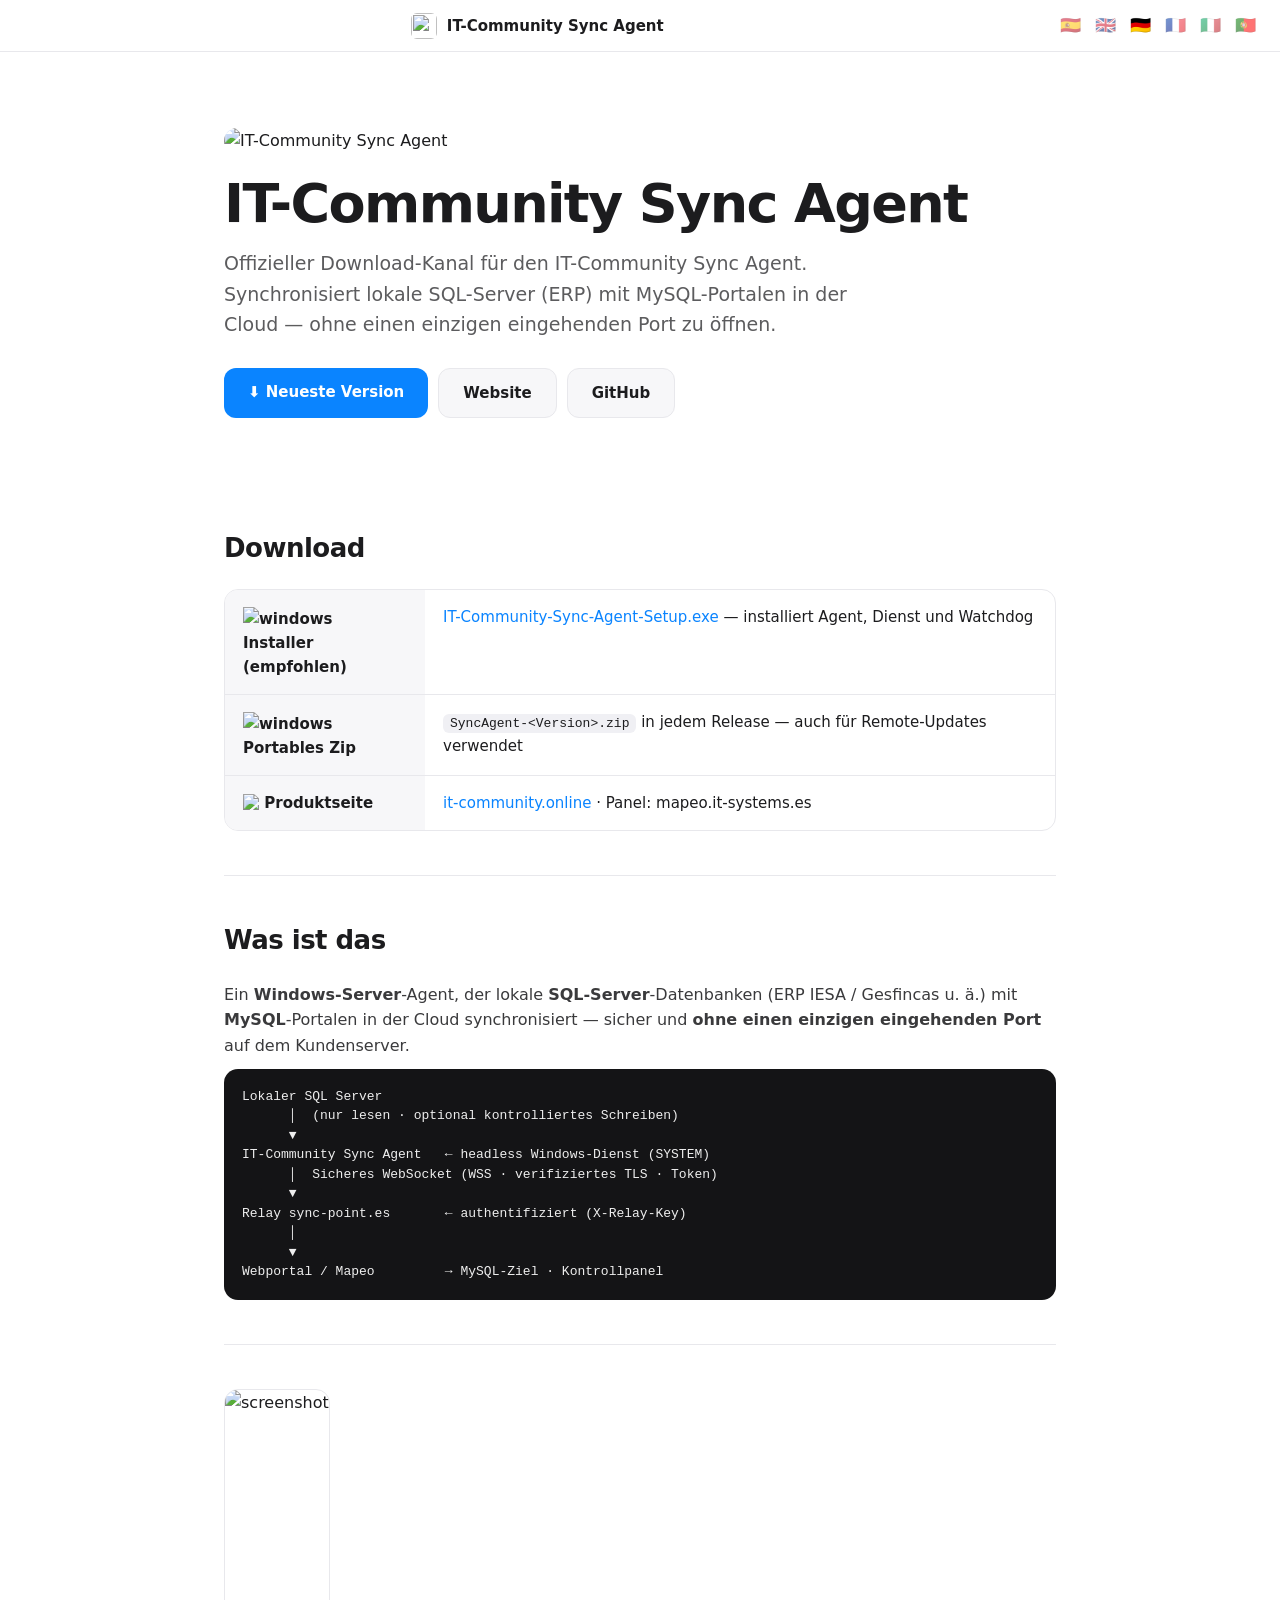
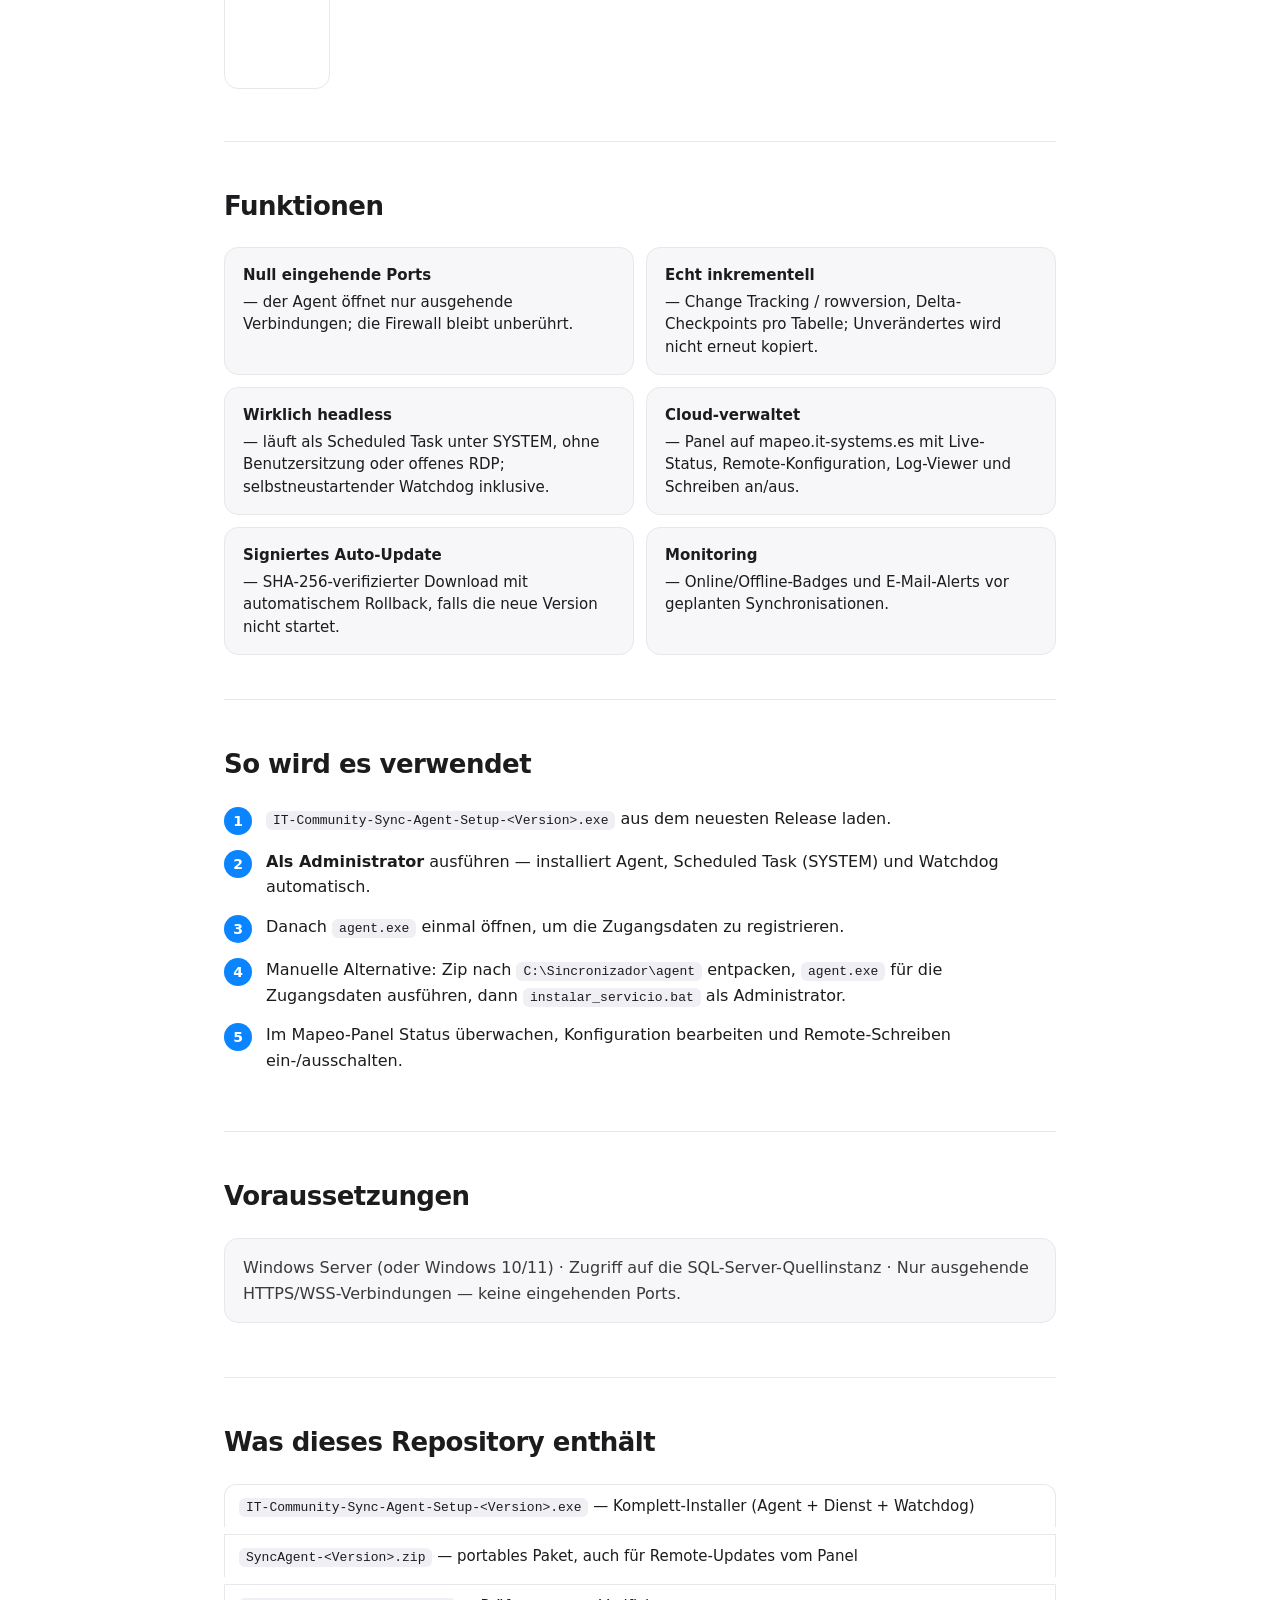
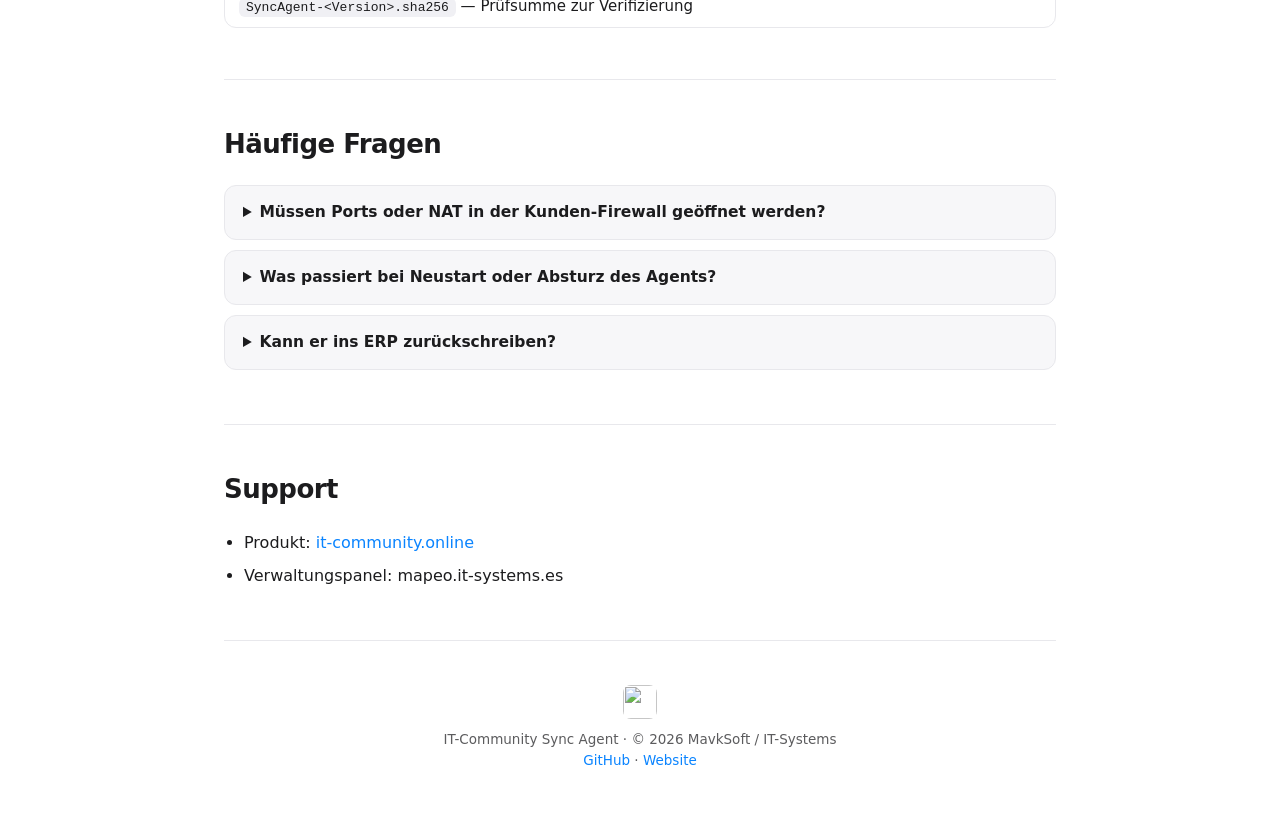
==== commit 98a8fc1e: "fix: absolute screenshot URLs in docs pages" ====
--- a/docs/de.html
+++ b/docs/de.html
@@ -24,7 +24,7 @@
       │
       ▼
 Webportal / Mapeo         → MySQL-Ziel · Kontrollpanel</pre></section>
-<section><div class="shots"><img src="../screenshots/website.png" alt="screenshot"></div></section>
+<section><div class="shots"><img src="https://raw.githubusercontent.com/mavksoft/it-community-sync-agent-releases/main/screenshots/website.png" alt="screenshot"></div></section>
 <section><h2>Funktionen</h2><div class='cards'><div class='card'><strong>Null eingehende Ports</strong> — der Agent öffnet nur ausgehende Verbindungen; die Firewall bleibt unberührt.</div><div class='card'><strong>Echt inkrementell</strong> — Change Tracking / rowversion, Delta-Checkpoints pro Tabelle; Unverändertes wird nicht erneut kopiert.</div><div class='card'><strong>Wirklich headless</strong> — läuft als Scheduled Task unter SYSTEM, ohne Benutzersitzung oder offenes RDP; selbstneustartender Watchdog inklusive.</div><div class='card'><strong>Cloud-verwaltet</strong> — Panel auf mapeo.it-systems.es mit Live-Status, Remote-Konfiguration, Log-Viewer und Schreiben an/aus.</div><div class='card'><strong>Signiertes Auto-Update</strong> — SHA-256-verifizierter Download mit automatischem Rollback, falls die neue Version nicht startet.</div><div class='card'><strong>Monitoring</strong> — Online/Offline-Badges und E-Mail-Alerts vor geplanten Synchronisationen.</div></div></section>
 <section><h2>So wird es verwendet</h2><ol class='steps'><li><span class='n'>1</span><span><code>IT-Community-Sync-Agent-Setup-&lt;Version&gt;.exe</code> aus dem neuesten Release laden.</span></li><li><span class='n'>2</span><span><strong>Als Administrator</strong> ausführen — installiert Agent, Scheduled Task (SYSTEM) und Watchdog automatisch.</span></li><li><span class='n'>3</span><span>Danach <code>agent.exe</code> einmal öffnen, um die Zugangsdaten zu registrieren.</span></li><li><span class='n'>4</span><span>Manuelle Alternative: Zip nach <code>C:\Sincronizador\agent</code> entpacken, <code>agent.exe</code> für die Zugangsdaten ausführen, dann <code>instalar_servicio.bat</code> als Administrator.</span></li><li><span class='n'>5</span><span>Im Mapeo-Panel Status überwachen, Konfiguration bearbeiten und Remote-Schreiben ein-/ausschalten.</span></li></ol></section>
 <section><h2>Voraussetzungen</h2><p class='req'>Windows Server (oder Windows 10/11) · Zugriff auf die SQL-Server-Quellinstanz · Nur ausgehende HTTPS/WSS-Verbindungen — keine eingehenden Ports.</p></section>
